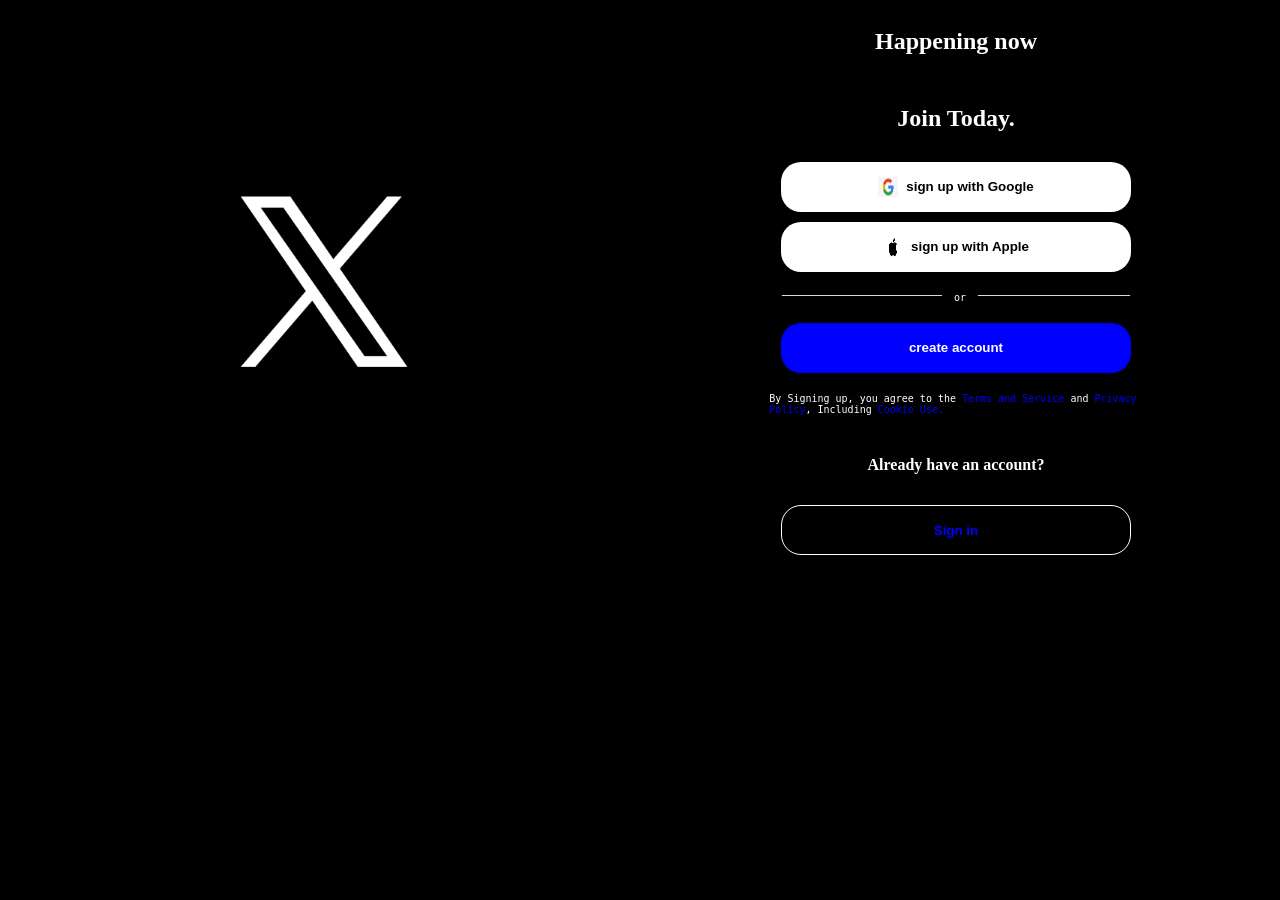
==== login page practice/x_login.html @ d100eb4f "Initial commit" ====
<!DOCTYPE html>
<html lang="en">
<head>
    <meta charset="UTF-8">
    <meta name="viewport" content="width=device-width, initial-scale=1.0">
    <link rel="stylesheet" href="/login page practice/x_login.css">
    <title>Login page</title>
</head>
<body>
    <main>
        <section id="left">
            <img src="/login page practice/X_logo.jpg" alt="logo">
        </section>
        <section id="right">
            <h1>Happening now</h1>
            <h2>Join Today.</h2>
            <button class="social_button"><img src="/login page practice/google.png" alt="google logo"><span>sign up with Google</span></button>
            <button class="social_button"><img src="/login page practice/apple.png" alt="apple logo"><span>sign up with Apple</span></button>
            <div style="width: 250px;display: flex;align-items: center;justify-content: center;">
                <span style="margin-top: -17px;">____________________</span><pre>  or  </pre><span style="margin-top: -17px;">___________________</span>

            </div>
            <button id="create_button">create account</button>
            <pre>By Signing up, you agree to the<span> Terms and Service</span> and<span> Privacy 
Policy</span>, Including <span>Cookie Use.</span></pre>
            <h4>Already have an account?</h4>
            <button id="signup_button">Sign in</button>
        </section>
    </main>
</body>
</html>
---- login page practice/x_login.css ----
*{
    background-color: black;
    color:white;
}
main{
    display: flex;
    flex-direction: row;
    justify-content: start;
    align-items: center;
}
MAIN > section{
    width: 50%;
}
section > img{
    height: 300px;
    width: 300px;
}
section{
    display: flex;
    flex-direction: column;
    justify-content: baseline;
    align-items: center;
    gap:10px;

}

button {
    display: flex;
    align-items: center;
    justify-content: center;
    gap: 8px;
    border: none;
    border-radius: 20px;
    height: 50px;
    width: 280px;
    font-weight: bold;
}

.social_button{
    background-color: white;
    color: black;
        width: 350px;

}

button>img{
    height: 20px;width: 20px;
    background-color: white;
}
button>span{
    background-color: white;
    color: black;
}

#create_button{
    background-color: blue;
    font-weight: bold;
        width: 350px;
}

#signup_button{
    background-color: black;
    border: 1px solid white;
    color: blue;
    width: 350px;
}

pre{
  font-size: 10px;  
}

pre>span{
    color: blue;
}

hr{
    color: white;
    width: 100px;
}
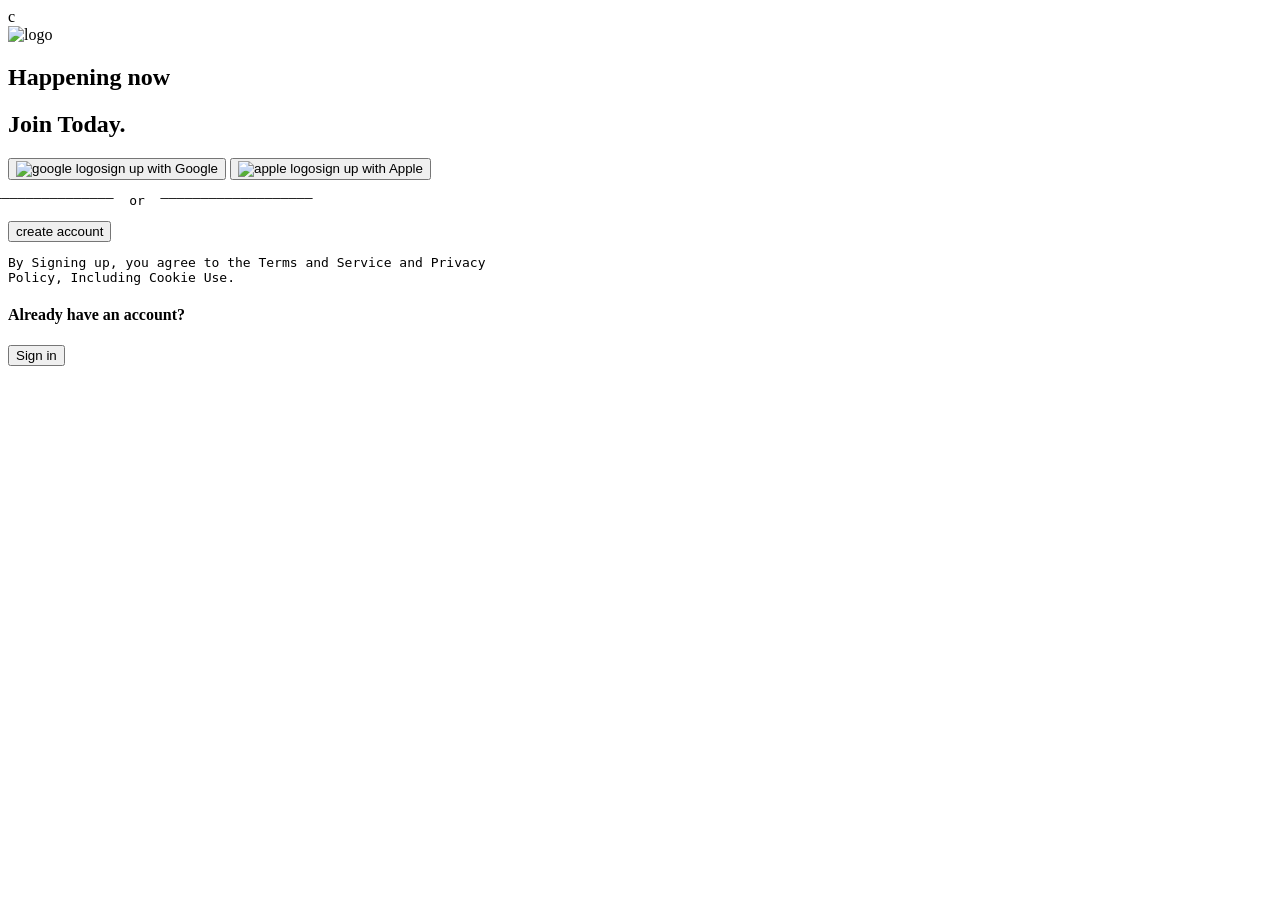
==== commit 0696556e: "Upload CSS project" ====
--- a/login page practice/x_login.html
+++ b/login page practice/x_login.html
@@ -3,19 +3,19 @@
 <head>
     <meta charset="UTF-8">
     <meta name="viewport" content="width=device-width, initial-scale=1.0">
-    <link rel="stylesheet" href="/login page practice/x_login.css">
+    <link rel="stylesheet" href="/x_login.css">
     <title>Login page</title>
 </head>
 <body>
-    <main>
+    <main>c
         <section id="left">
-            <img src="/login page practice/X_logo.jpg" alt="logo">
+            <img src="/X_logo.jpg" alt="logo">
         </section>
         <section id="right">
             <h1>Happening now</h1>
             <h2>Join Today.</h2>
-            <button class="social_button"><img src="/login page practice/google.png" alt="google logo"><span>sign up with Google</span></button>
-            <button class="social_button"><img src="/login page practice/apple.png" alt="apple logo"><span>sign up with Apple</span></button>
+            <button class="social_button"><img src="/google.png" alt="google logo"><span>sign up with Google</span></button>
+            <button class="social_button"><img src="/apple.png" alt="apple logo"><span>sign up with Apple</span></button>
             <div style="width: 250px;display: flex;align-items: center;justify-content: center;">
                 <span style="margin-top: -17px;">____________________</span><pre>  or  </pre><span style="margin-top: -17px;">___________________</span>
 
